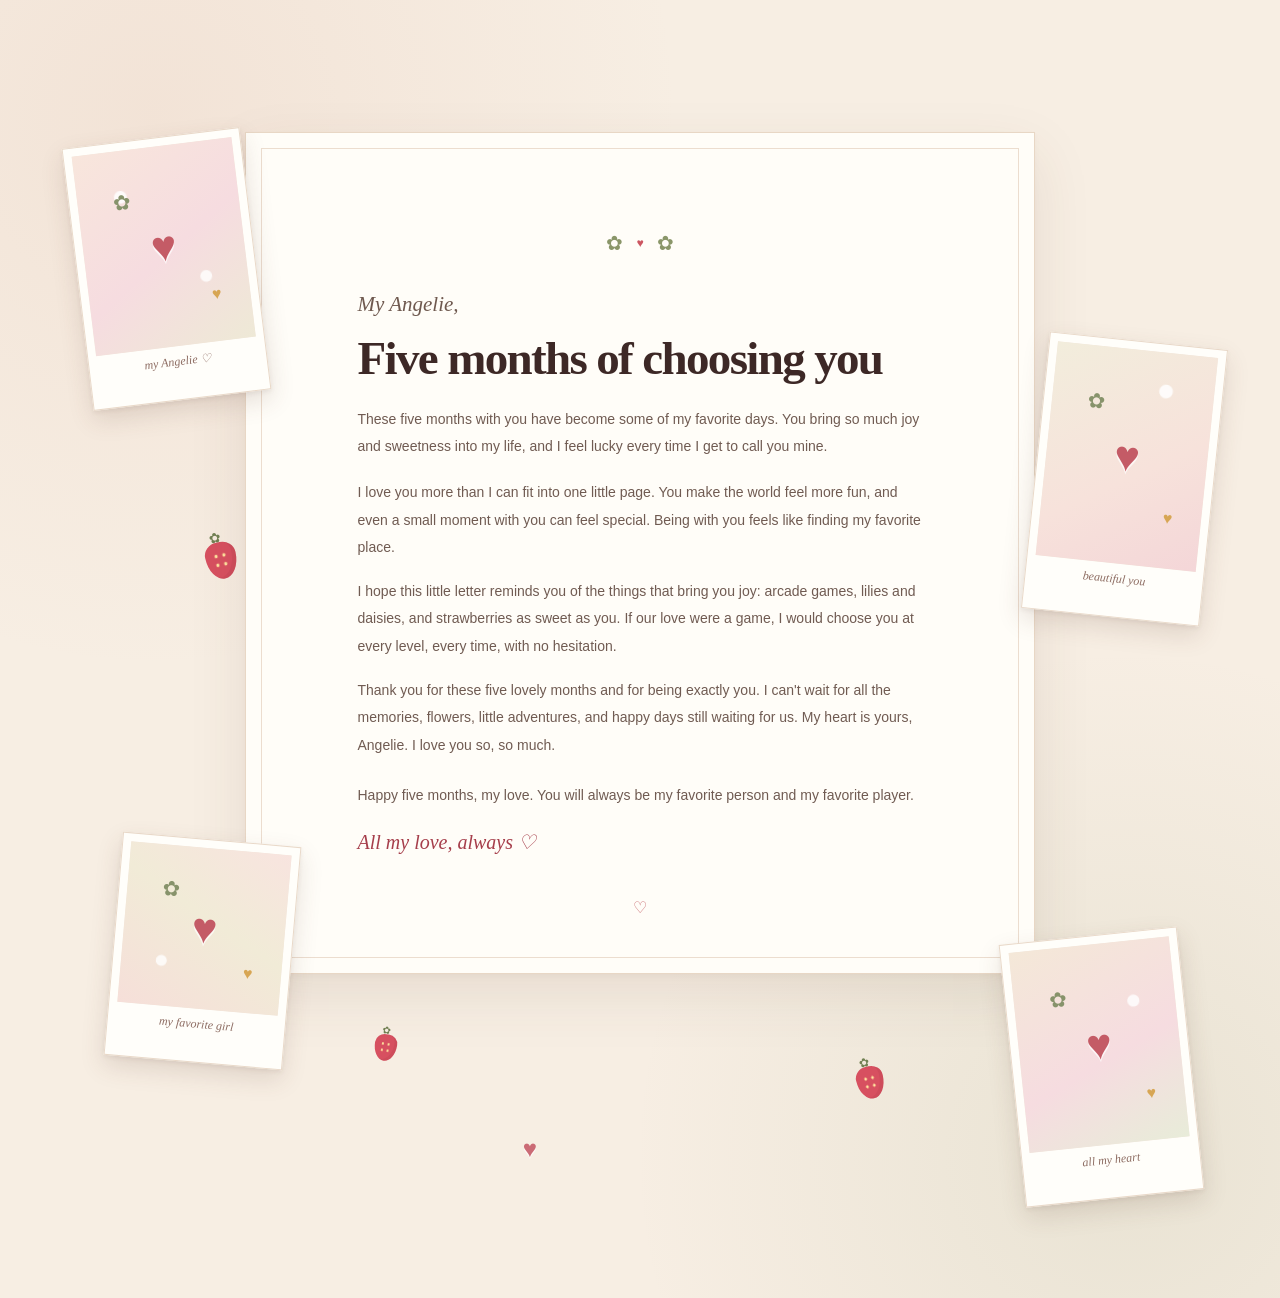
==== index.html @ 3d56116c "Add files via upload" ====
<!doctype html>
<html lang="en">
<head>
  <meta charset="utf-8">
  <meta name="viewport" content="width=device-width, initial-scale=1">
  <meta name="theme-color" content="#f7eee3">
  <meta name="description" content="A love letter for Angelie, celebrating five months together.">
  <title>A Letter for Angelie — Five Months</title>
  <link rel="stylesheet" href="styles.css">
</head>
<body class="letter-page">
  <main class="memory-stage" aria-label="A love letter for Angelie">
    <div class="letter-decorations" aria-hidden="true">
      <span class="floating-heart heart-one">♥</span><span class="floating-heart heart-two">♡</span>
      <span class="floating-heart heart-three">♥</span><span class="floating-heart heart-four">♡</span>
      <span class="floating-heart heart-five">♥</span><span class="floating-heart heart-six">♡</span>
      <span class="letter-berry berry-one"><i></i></span><span class="letter-berry berry-two"><i></i></span>
      <span class="letter-berry berry-three"><i></i></span><span class="letter-berry berry-four"><i></i></span>
    </div>
    <article class="letter-sheet" aria-labelledby="letter-title">
      <div class="letter-ornament" aria-hidden="true"><span>✿</span><i>♥</i><span>✿</span></div>
      <div class="letter-content">
        <p class="letter-salutation">My Angelie,</p>
        <h1 id="letter-title">Five months of choosing you</h1>
        <p class="letter-introduction" id="message-introduction"></p>
        <div class="letter-body" id="love-message" aria-live="polite"></div>
        <p class="letter-closing" id="signoff"></p>
        <p class="letter-signature" id="signature"></p>
      </div>
      <div class="letter-bottom-mark" aria-hidden="true">♡</div>
    </article>
    <div class="memory-photos" id="memory-photos" aria-label="Angelie's photos"></div>
  </main>
  <script src="message.js"></script>
  <script src="photos.js"></script>
  <script src="script.js"></script>
</body>
</html>
---- styles.css ----
:root {
  --cream: #fbf4e8;
  --paper: #fffdf8;
  --ink: #3d2826;
  --muted: #8b7169;
  --rose: #cc5661;
  --rose-dark: #a63e4b;
  --pink: #f6dce0;
  --peach: #f7e3d2;
  --green: #697850;
  --line: #eaddcf;
  --mono: 'DM Mono', 'Courier New', monospace;
  --sans: 'DM Sans', Arial, sans-serif;
  --serif: 'Playfair Display', Georgia, serif;
}

* { box-sizing: border-box; }
html { scroll-behavior: smooth; }
body { margin: 0; background: var(--cream); color: var(--ink); font-family: var(--sans); -webkit-font-smoothing: antialiased; }
a { color: inherit; text-decoration: none; }
button, input, textarea { font: inherit; }
button:focus-visible, a:focus-visible, input:focus-visible, textarea:focus-visible { outline: 3px solid #d98b87; outline-offset: 3px; }
.page-shell { max-width: 1440px; margin: 0 auto; overflow: hidden; background: var(--cream); }
.site-header { min-height: 82px; padding: 0 clamp(24px, 6.5vw, 96px); display: flex; align-items: center; justify-content: space-between; border-bottom: 1px solid rgba(115, 78, 60, .11); }
.brand { display: inline-flex; align-items: center; gap: 11px; font: 500 12px var(--mono); letter-spacing: .02em; }
.brand-mark { display: grid; width: 29px; height: 29px; place-items: center; border-radius: 50%; background: var(--rose); color: white; font-size: 13px; box-shadow: 0 3px 0 #a74750; }
.site-header nav { display: flex; align-items: center; gap: clamp(17px, 3vw, 42px); font-size: 12px; color: #6f5851; }
.site-header nav a { transition: color .2s ease; }
.site-header nav a:hover, .site-footer a:hover { color: var(--rose-dark); }
.site-header nav .nav-editor { padding: 11px 15px; border: 1px solid #d8b8ac; border-radius: 3px; color: var(--rose-dark); font-weight: 600; }
.section-wrap { width: min(1120px, calc(100% - 48px)); margin-inline: auto; }
.hero { min-height: 600px; display: grid; grid-template-columns: 1fr 1fr; align-items: center; gap: 6%; padding-top: 50px; padding-bottom: 63px; }
.hero-copy { padding-left: clamp(0px, 1.1vw, 16px); position: relative; z-index: 1; }
.eyebrow { margin: 0 0 17px; color: var(--rose-dark); font: 500 10px var(--mono); text-transform: uppercase; letter-spacing: .13em; }
.tiny-heart { padding-right: 4px; color: var(--rose); }
.eyebrow-dot { margin: 0 5px; color: #c9a394; }
h1, h2, h3, p { margin-top: 0; }
.hero h1 { margin: 0 0 19px; font: 600 clamp(46px, 6.3vw, 80px)/.99 var(--serif); letter-spacing: -.055em; }
h1 em, h2 em { color: var(--rose); font-weight: 500; }
.hero-intro { width: min(405px, 94%); color: var(--muted); font-size: 14px; line-height: 1.8; }
.hero-actions { display: flex; align-items: center; gap: 24px; margin-top: 28px; flex-wrap: wrap; }
.button { display: inline-flex; min-height: 46px; align-items: center; justify-content: center; gap: 17px; padding: 0 18px; border: 0; border-radius: 3px; cursor: pointer; font: 500 11px var(--mono); transition: transform .18s ease, background .18s ease; }
.button:hover { transform: translateY(-2px); }
.button-primary { background: var(--rose); color: white; box-shadow: 0 4px 0 #a74750; }
.button-primary:hover { background: var(--rose-dark); }
.text-link { color: var(--rose-dark); border-bottom: 1px solid #d7aaa2; padding: 0 0 5px; font-size: 11px; font-weight: 600; }
.text-link span { padding-left: 6px; }
.level-stats { display: flex; align-items: center; gap: 22px; margin-top: 46px; }
.level-stats > div { display: flex; gap: 10px; align-items: center; }
.stat-number { color: var(--green); font: 500 24px var(--mono); }
.stat-label { max-width: 78px; color: #806b60; font: 9px/1.45 var(--mono); text-transform: uppercase; letter-spacing: .04em; }
.stat-divider { width: 1px; height: 28px; background: #d8c9b8; }
.hero-art { position: relative; width: 100%; max-width: 505px; justify-self: end; padding: 12px 12px 24px 0; }
.arcade-scene { position: relative; min-height: 433px; overflow: hidden; border: 1px solid #ebc9bf; border-radius: 48% 48% 4px 4px / 36% 36% 4px 4px; background: linear-gradient(165deg, #fae8e5 0%, #f7d7db 51%, #d9dfc0 51.2%, #eff0d9 100%); }
.scene-sun { position: absolute; right: 13%; top: 10%; width: 88px; aspect-ratio: 1; border-radius: 50%; background: #f8c17e; box-shadow: 0 0 0 12px rgba(248,193,126,.19), 0 0 0 26px rgba(248,193,126,.12); }
.scene-hill { position: absolute; width: 130%; height: 150px; left: -15%; border-radius: 50%; }
.hill-back { top: 48%; background: #c5cfaa; transform: rotate(-9deg); }
.hill-front { top: 64%; background: #a6b28b; transform: rotate(8deg); }
.arcade-machine { position: absolute; left: 50%; top: 13%; z-index: 2; width: 235px; height: 333px; transform: translateX(-50%); padding: 12px 15px 17px; border: 2px solid #a14354; border-radius: 9px 9px 4px 4px; background: #db6874; box-shadow: 8px 10px 0 rgba(99,62,59,.13), inset 0 0 0 5px #ea8990; }
.machine-top { height: 20px; display: flex; align-items: center; justify-content: space-between; padding: 0 3px 7px; color: #fff5e9; font: 500 7px var(--mono); letter-spacing: .1em; }
.machine-lights { display: flex; gap: 3px; }.machine-lights i { display: block; width: 4px; height: 4px; border-radius: 50%; background: #f4d676; }
.machine-screen { position: relative; height: 177px; display: flex; flex-direction: column; align-items: center; justify-content: center; border: 7px solid #743944; border-radius: 5px; background: #3c3546; color: #fcdfa2; box-shadow: inset 0 0 18px #1e2334; }
.screen-label { position: absolute; top: 14px; font: 8px var(--mono); letter-spacing: .16em; color: #f2a5a8; }
.screen-heart { color: #f4818d; font: 58px/1 var(--sans); text-shadow: 0 0 19px rgba(245,106,134,.65); animation: heartbeat 2.2s ease-in-out infinite; }
.screen-prompt { margin-top: 5px; font: 8px var(--mono); letter-spacing: .04em; }
.machine-controls { height: 75px; display: flex; align-items: center; justify-content: space-around; color: #fff1dc; }
.joystick { width: 36px; height: 36px; position: relative; border: 2px solid rgba(255,255,255,.25); border-radius: 50%; }
.joystick::before { content: ""; position: absolute; width: 6px; height: 19px; left: 13px; top: 5px; border-radius: 5px; background: #f2e0c2; transform: rotate(20deg); transform-origin: bottom; }
.joystick i { position: absolute; top: 3px; left: 17px; width: 9px; height: 9px; border-radius: 50%; background: #697850; }
.control-copy { font: 6px/1.7 var(--mono); letter-spacing: .1em; text-align: center; color: #ffe8d4; }
.game-buttons { display: flex; gap: 6px; transform: rotate(-20deg); }.game-buttons i { width: 12px; height: 12px; border-radius: 50%; background: #f6c87f; box-shadow: inset -2px -2px rgba(125,69,67,.24); }.game-buttons i + i { margin-top: 13px; background: #b2c08e; }
.machine-slot { width: 38px; height: 4px; margin: 0 auto; border-radius: 3px; background: #793f48; }
.art-caption { position: absolute; z-index: 3; bottom: 15px; left: 50%; transform: translateX(-50%); color: #566042; font: 9px var(--mono); text-transform: uppercase; letter-spacing: .11em; white-space: nowrap; }
.orbit { position: absolute; z-index: 5; color: var(--rose); }.orbit-one { top: 11%; left: 12%; font-size: 28px; color: #d28a56; }.orbit-two { top: 35%; right: -1%; color: var(--green); font-size: 38px; }.orbit-three { left: -4%; bottom: 17%; color: var(--rose); font-size: 24px; }
.pixel-daisy { position: absolute; z-index: 4; width: 36px; height: 36px; border-radius: 50%; background: radial-gradient(circle, #f5c75f 0 18%, transparent 20%), conic-gradient(#fffaf2 0 12%, transparent 12% 14%, #fffaf2 14% 26%, transparent 26% 28%, #fffaf2 28% 40%, transparent 40% 42%, #fffaf2 42% 54%, transparent 54% 56%, #fffaf2 56% 68%, transparent 68% 70%, #fffaf2 70% 82%, transparent 82% 84%, #fffaf2 84% 96%, transparent 96%); filter: drop-shadow(1px 2px 0 rgba(80,60,44,.11)); }.flower-one { bottom: 19%; left: 12%; }.flower-two { bottom: 12%; right: 14%; transform: scale(.72); }
.lily-bloom, .lily-mini { position: absolute; z-index: 4; width: 48px; height: 44px; }.lily-bloom { right: 9%; bottom: 22%; }.lily-bloom i, .lily-mini i { position: absolute; left: 20px; top: 0; width: 12px; height: 31px; border-radius: 90% 12% 85% 18%; background: #fff9ee; transform-origin: 50% 96%; box-shadow: inset 2px 0 #ecc5c1; }.lily-bloom i:nth-child(2), .lily-mini i:nth-child(2) { transform: rotate(72deg); }.lily-bloom i:nth-child(3), .lily-mini i:nth-child(3) { transform: rotate(144deg); }.lily-bloom i:nth-child(4), .lily-mini i:nth-child(4) { transform: rotate(216deg); }.lily-bloom i:nth-child(5), .lily-mini i:nth-child(5) { transform: rotate(288deg); }.lily-bloom b, .lily-mini b { position: absolute; top: 19px; left: 20px; width: 9px; height: 9px; border-radius: 50%; background: #deaa55; }
.strawberry { position: absolute; z-index: 5; width: 30px; height: 36px; border-radius: 47% 47% 53% 53% / 37% 37% 68% 68%; background: #d64f5d; transform: rotate(12deg); box-shadow: inset -4px -2px rgba(147,50,54,.12); }.strawberry::before { content: "✿"; position: absolute; color: #64764d; top: -12px; left: 8px; font-size: 14px; }.strawberry i { position: absolute; inset: 9px 8px; background: radial-gradient(ellipse, #ffe49e 1px, transparent 2px) 0 0 / 8px 9px; }.berry-one { bottom: 13%; left: 26%; }.berry-two { bottom: 16%; right: 26%; transform: scale(.7) rotate(-10deg); }
.art-note { position: absolute; right: -3%; bottom: 0; z-index: 6; display: flex; align-items: center; gap: 9px; padding: 11px 15px 11px 11px; border: 1px solid #e9d2be; background: var(--paper); box-shadow: 0 8px 24px rgba(97,57,48,.12); transform: rotate(-4deg); font: 9px/1.45 var(--mono); color: #81695f; text-transform: uppercase; }.art-note strong { color: var(--rose-dark); font-size: 10px; }.note-stamp { width: 28px; height: 28px; display: grid; place-items: center; border-radius: 50%; background: #fae5e0; color: var(--rose); font-size: 13px; }
@keyframes heartbeat { 0%,100% { transform: scale(1); } 8% { transform: scale(1.09); } 16% { transform: scale(1); } 24% { transform: scale(1.07); } 35% { transform: scale(1); } }
.ticker { overflow: hidden; padding: 15px 0; background: var(--rose); color: #fff9ee; transform: rotate(-1.3deg) scale(1.02); }.ticker-track { display: flex; justify-content: space-around; align-items: center; gap: 35px; min-width: 900px; white-space: nowrap; font: 9px var(--mono); letter-spacing: .19em; }.ticker b { color: #ffd891; font-size: 14px; }
.little-things { padding-top: 103px; padding-bottom: 112px; }
.section-heading { max-width: 590px; margin: 0 auto 39px; text-align: center; }
.section-heading .eyebrow { margin-bottom: 13px; }
.section-heading h2, .memory-copy h2, .photo-howto h2 { margin-bottom: 12px; font: 600 clamp(32px, 4.2vw, 50px)/1.1 var(--serif); letter-spacing: -.04em; }
.section-subtitle { max-width: 470px; margin: 0 auto; color: var(--muted); font-size: 13px; line-height: 1.75; }
.things-grid { display: grid; grid-template-columns: repeat(3, 1fr); gap: 17px; }
.thing-card { position: relative; min-height: 290px; padding: 22px 23px 25px; overflow: hidden; border: 1px solid rgba(117,76,55,.11); border-radius: 4px; background: var(--paper); }
.card-arcade { background: #f5e4e1; }.card-flowers { background: #f0f0df; }.card-berries { background: #f7e2d9; }
.thing-illustration { height: 126px; position: relative; display: grid; place-items: center; margin: -3px 0 13px; }
.thing-card .card-kicker { margin: 0 0 8px; color: #957263; font: 9px var(--mono); letter-spacing: .13em; }
.thing-card h3 { margin: 0 0 7px; font: 600 19px var(--serif); letter-spacing: -.02em; }
.thing-card > p:last-child { max-width: 270px; margin: 0; color: #816e63; font-size: 11px; line-height: 1.7; }
.mini-cabinet { position: relative; width: 73px; height: 105px; padding: 16px 8px 8px; border: 2px solid #ad4a59; border-radius: 5px 5px 3px 3px; background: #d76271; box-shadow: 5px 5px 0 rgba(109,59,59,.1); transform: rotate(-4deg); }.mini-cabinet::before { content: ""; position: absolute; top: 8px; left: 12px; right: 12px; height: 44px; border: 4px solid #703e49; background: #393344; }.mini-cabinet span { position: absolute; z-index: 1; top: 17px; left: 25px; color: #f58790; font-size: 16px; }.mini-cabinet i { position: absolute; left: 17px; bottom: 14px; width: 15px; height: 15px; border: 2px solid #f1d8c5; border-radius: 50%; }.mini-cabinet b { position: absolute; right: 14px; bottom: 18px; width: 7px; height: 7px; border-radius: 50%; background: #f4cc75; box-shadow: 10px -4px #b4c390; }
.spark { position: absolute; color: var(--rose); font-size: 23px; }.spark-a { left: 27%; top: 15%; }.spark-b { right: 26%; bottom: 17%; color: #c59b4b; }
.bouquet { width: 160px; }.daisy { position: absolute; display: block; width: 46px; height: 46px; border-radius: 50%; background: radial-gradient(circle, #d9a94e 0 17%, transparent 19%), conic-gradient(#fffaf0 0 12%, transparent 12% 14%, #fffaf0 14% 26%, transparent 26% 28%, #fffaf0 28% 40%, transparent 40% 42%, #fffaf0 42% 54%, transparent 54% 56%, #fffaf0 56% 68%, transparent 68% 70%, #fffaf0 70% 82%, transparent 82% 84%, #fffaf0 84% 96%, transparent 96%); }.daisy-a { left: 25px; top: 20px; transform: scale(.88); }.daisy-b { right: 20px; top: 10px; transform: scale(.7); }.lily-mini { left: calc(50% - 22px); top: 5px; transform: scale(.9); }.bouquet-wrap { position: absolute; top: 60px; left: 50%; width: 70px; height: 54px; background: linear-gradient(115deg, transparent 10%, #dca6a0 11% 89%, transparent 90%); clip-path: polygon(0 0, 100% 0, 80% 100%, 20% 100%); }.bouquet::after { content: ""; position: absolute; top: 35px; left: calc(50% - 1px); width: 2px; height: 41px; background: #76825d; box-shadow: -23px 12px #76825d, 22px 8px #76825d; }
.berries-icon .berry { position: absolute; display: block; width: 53px; height: 64px; border-radius: 48% 48% 53% 53% / 38% 38% 70% 70%; background: #d8545f; transform: rotate(-12deg); box-shadow: inset -5px -3px rgba(127,38,45,.12); }.berries-icon .berry::before { content: "✿"; position: absolute; top: -18px; left: 16px; color: #758356; font-size: 22px; }.berries-icon .berry::after { content: ""; position: absolute; inset: 14px 12px; background: radial-gradient(ellipse, #ffe39a 1.5px, transparent 2px) 0 0 / 11px 12px; }.berry-large { left: 36px; top: 36px; }.berry-small { right: 37px; top: 52px; transform: scale(.69) rotate(14deg) !important; }.berry-leaf { position: absolute; top: 6px; right: 47px; color: #9b9b66; font-size: 24px; }
.memory-section { display: grid; grid-template-columns: .78fr 1.22fr; gap: 8%; align-items: center; padding-bottom: 110px; }
.memory-copy { padding-left: 13px; }.memory-copy h2 { font-size: clamp(37px, 4.4vw, 53px); }.memory-copy > p:not(.eyebrow) { max-width: 350px; margin-bottom: 19px; color: var(--muted); font-size: 12px; line-height: 1.8; }.memory-copy .text-link { display: inline-block; }
.photo-grid { min-height: 320px; display: grid; grid-template-columns: 1fr 1fr; grid-template-rows: 1fr 1fr; gap: 12px; }.photo-card { position: relative; min-height: 148px; margin: 0; overflow: hidden; border: 1px solid #ead7c7; background: #f3e8dd; }.photo-card-1 { grid-row: span 2; }.photo-card img { width: 100%; height: 100%; min-height: 310px; display: block; object-fit: cover; }.photo-card-2 { background: #eee8d5; }.photo-card-3 { background: #f5dfdf; }.photo-placeholder { position: absolute; inset: 0; display: flex; flex-direction: column; align-items: center; justify-content: center; color: #b5877a; }.photo-placeholder::before { content: ""; position: absolute; inset: 10px; border: 1px dashed rgba(159,111,94,.29); }.photo-card-2 .photo-placeholder { color: #849065; }.photo-card-3 .photo-placeholder { color: #bf7780; }.placeholder-flower { font-size: 31px; opacity: .72; }.placeholder-plus { display: grid; width: 22px; height: 22px; margin: 6px 0; place-items: center; border: 1px solid currentColor; border-radius: 50%; font: 14px var(--mono); }.placeholder-caption { font: 9px var(--mono); letter-spacing: .04em; }.photo-card figcaption { position: absolute; bottom: 0; left: 0; right: 0; padding: 17px 11px 9px; color: #fffaf4; background: linear-gradient(transparent, rgba(52,37,32,.59)); font: 9px var(--mono); }.photo-card:not(.has-photo) figcaption { display: none; }
.love-note-wrap { padding: 0 24px 105px; }
.love-note { position: relative; max-width: 950px; padding: 57px clamp(26px, 9vw, 115px) 24px; border: 1px solid #ebd3bf; background: #fffaf0; box-shadow: 0 9px 0 #efdfcc, 0 16px 35px rgba(99,68,47,.05); }
.love-note::before, .love-note::after { content: ""; position: absolute; left: 0; right: 0; height: 6px; background: radial-gradient(circle at 5px 3px, var(--cream) 4px, transparent 4.5px) 0 0 / 15px 6px repeat-x; }.love-note::before { top: -1px; }.love-note::after { bottom: -1px; transform: rotate(180deg); }
.note-content { max-width: 625px; margin: 0 auto; }.note-content .eyebrow { text-align: center; }.note-content h2 { margin: 0 0 17px; text-align: center; font: 600 clamp(34px, 4.6vw, 52px)/1.1 var(--serif); letter-spacing: -.04em; }.note-introduction { margin: 0 auto 22px; color: #725c54; font-size: 13px; font-weight: 600; line-height: 1.85; }.love-message { color: #725c54; font-size: 13px; line-height: 1.9; }.love-message p { margin-bottom: 15px; }.signoff { margin: 23px 0 38px; color: var(--rose-dark); font: italic 17px var(--serif); }
.note-decoration { position: absolute; inset: 0; pointer-events: none; }.note-decoration span, .note-decoration i, .note-decoration b { position: absolute; color: #cb8990; font-style: normal; }.note-decoration span { left: 7%; top: 13%; font-size: 23px; }.note-decoration i { right: 8%; top: 27%; color: #dbb869; font-size: 20px; }.note-decoration b { left: 12%; bottom: 22%; color: #84936a; font-size: 17px; }
.note-footer { display: flex; align-items: center; justify-content: center; gap: 17px; padding-top: 17px; border-top: 1px solid #ead8c4; color: #a18677; font: 8px var(--mono); letter-spacing: .12em; }.note-footer-heart { color: var(--rose); font-size: 12px; }
.photo-howto { display: grid; grid-template-columns: 45px 1fr auto; gap: 19px; align-items: center; padding: 25px 29px; margin-bottom: 82px; border: 1px solid #e8d9c8; background: #f5ebda; }.howto-icon { display: grid; width: 42px; height: 42px; place-items: center; border: 1px solid #d8c1a7; border-radius: 50%; color: var(--rose); font-size: 20px; }.photo-howto .eyebrow { margin-bottom: 5px; }.photo-howto h2 { margin-bottom: 6px; font-size: 23px; }.photo-howto p:not(.eyebrow) { max-width: 660px; margin: 0; color: #806b5f; font-size: 11px; line-height: 1.75; }.photo-howto code, .editor-intro code, .editor-tip code { padding: 2px 4px; background: #eee1ce; color: var(--rose-dark); font: 10px var(--mono); }.button-outline { white-space: nowrap; border: 1px solid #c99e8c; color: var(--rose-dark); background: transparent; }.button-outline:hover { background: #fae6df; }
.site-footer { min-height: 83px; display: flex; align-items: center; justify-content: space-between; gap: 15px; padding: 17px clamp(24px, 6.5vw, 96px); border-top: 1px solid rgba(115,78,60,.12); color: #90796d; }.site-footer .brand { color: var(--ink); font-size: 10px; }.site-footer p, .site-footer > a:last-child { margin: 0; font: 9px var(--mono); }.site-footer p span { color: var(--rose); padding-left: 4px; }

/* The companion message editor */
.editor-page { background: #f7efe5; }.editor-header { background: var(--cream); }.editor-badge { color: #95776b; font: 9px var(--mono); letter-spacing: .11em; }.editor-badge span { display: inline-block; width: 6px; height: 6px; margin: 0 7px 1px 0; border-radius: 50%; background: #8e9d68; box-shadow: 0 0 0 3px #e7ebd7; }
.editor-main { max-width: 850px; padding-top: 72px; padding-bottom: 92px; }.editor-intro { max-width: 650px; margin-bottom: 35px; }.editor-intro h1 { margin: 0 0 17px; font: 600 clamp(42px, 6vw, 68px)/1.02 var(--serif); letter-spacing: -.05em; }.editor-intro > p:last-child { max-width: 595px; margin: 0; color: var(--muted); font-size: 13px; line-height: 1.8; }.editor-form { padding: clamp(22px, 5vw, 48px); border: 1px solid #e9d9c8; background: var(--paper); box-shadow: 0 9px 0 #eddfcf; }.editor-form label { display: block; margin: 0 0 8px; color: #543c34; font: 500 11px var(--mono); letter-spacing: .02em; }.editor-form label:not(:first-child) { margin-top: 22px; }.editor-form label span { display: block; margin-top: 5px; color: #a08a7c; font: 10px var(--sans); letter-spacing: 0; }.editor-form input, .editor-form textarea { display: block; width: 100%; padding: 13px 14px; border: 1px solid #e1d4c7; border-radius: 2px; background: #fffdf9; color: var(--ink); font: 12px/1.75 var(--sans); resize: vertical; }.editor-form textarea { min-height: 75px; }.editor-form #loveNote { min-height: 240px; }.editor-actions { display: flex; align-items: center; gap: 24px; flex-wrap: wrap; margin-top: 26px; }.editor-actions button:disabled { cursor: wait; opacity: .72; }.save-status { min-height: 18px; margin: 16px 0 0; color: #998174; font-size: 11px; }.save-status.success { color: #627446; }.save-status.error { color: var(--rose-dark); }.editor-tip { display: flex; gap: 14px; align-items: center; margin-top: 26px; padding: 18px 20px; border: 1px solid #e5d7c5; color: #806d61; background: #f4ead9; }.editor-tip > span { color: var(--green); font-size: 23px; }.editor-tip p { margin: 0; font-size: 11px; line-height: 1.7; }.editor-tip strong { color: var(--ink); }

@media (max-width: 760px) {
  .site-header { min-height: 70px; }.site-header nav { gap: 14px; }.site-header nav > a:first-child { display: none; }.site-header nav a { font-size: 10px; }.site-header nav .nav-editor { padding: 9px; }
  .hero { grid-template-columns: 1fr; gap: 30px; padding-top: 52px; }.hero-copy { max-width: 540px; }.hero h1 { font-size: clamp(53px, 11vw, 76px); }.hero-art { justify-self: center; width: min(490px, 100%); }.arcade-scene { min-height: 405px; }
  .things-grid { grid-template-columns: 1fr; gap: 12px; }.thing-card { min-height: 245px; }.thing-illustration { height: 112px; }.little-things { padding-top: 80px; padding-bottom: 76px; }
  .memory-section { grid-template-columns: 1fr; gap: 28px; padding-bottom: 78px; }.memory-copy { padding-left: 0; }.photo-grid { min-height: 280px; }.photo-card img { min-height: 272px; }.photo-card { min-height: 130px; }
  .love-note-wrap { padding-bottom: 75px; }.love-note { padding: 46px 26px 20px; }.note-decoration span { left: 4%; top: 6%; }.note-decoration i { right: 4%; top: 20%; }.note-decoration b { left: 5%; bottom: 17%; }.photo-howto { grid-template-columns: 38px 1fr; padding: 21px; gap: 12px; }.howto-icon { width: 36px; height: 36px; }.photo-howto .button { grid-column: 2; justify-self: start; }.site-footer { flex-wrap: wrap; }.site-footer p { order: 3; flex-basis: 100%; text-align: center; padding-top: 5px; }
  .editor-main { padding-top: 54px; }.editor-badge { display: none; }
}
@media (max-width: 420px) {
  .section-wrap { width: min(100% - 36px, 1120px); }.site-header { padding-inline: 18px; }.site-header nav a:not(.nav-editor) { display: none; }.hero { padding-top: 42px; }.hero h1 { font-size: 50px; }.hero-actions { gap: 18px; }.level-stats { margin-top: 34px; }.arcade-scene { min-height: 355px; }.arcade-machine { transform: translateX(-50%) scale(.86); transform-origin: top center; }.art-note { right: -1%; }.thing-card { padding-inline: 19px; }.photo-grid { gap: 8px; min-height: 230px; }.photo-card img { min-height: 222px; }.photo-placeholder::before { inset: 6px; }.placeholder-caption { max-width: 80%; text-align: center; font-size: 8px; }.placeholder-flower { font-size: 25px; }.photo-howto { padding: 16px; }.note-footer { gap: 9px; font-size: 7px; }.editor-form { padding: 20px 17px; }.editor-actions { gap: 17px; }.editor-actions .button { width: 100%; }
}

@media (prefers-reduced-motion: reduce) { *, *::before, *::after { scroll-behavior: auto !important; animation-duration: .01ms !important; animation-iteration-count: 1 !important; transition-duration: .01ms !important; } }

/* The principal page is a single letter, with no site navigation or controls. */
body.letter-page {
  min-height: 100vh;
  display: grid;
  place-items: center;
  padding: clamp(18px, 5vw, 54px);
  background: #f7eee3;
  background-image: radial-gradient(ellipse at 12% 9%, rgba(215, 165, 143, .15), transparent 33%), radial-gradient(ellipse at 88% 89%, rgba(137, 151, 104, .13), transparent 31%);
}
.letter-sheet {
  position: relative;
  width: min(790px, 100%);
  min-height: min(850px, calc(100vh - 72px));
  padding: clamp(55px, 9vw, 98px) clamp(28px, 11vw, 94px) 56px;
  border: 1px solid #e8d7c5;
  background: #fffdf8;
  box-shadow: 0 3px 6px rgba(87, 61, 44, .035), 0 22px 55px rgba(87, 61, 44, .10);
}
.letter-sheet::before {
  content: "";
  position: absolute;
  inset: 15px;
  border: 1px solid rgba(211, 179, 154, .44);
  pointer-events: none;
}
.letter-content { position: relative; z-index: 1; max-width: 565px; margin: 0 auto; }
.letter-ornament { position: relative; z-index: 1; display: flex; justify-content: center; align-items: center; gap: 13px; margin-bottom: 37px; color: #8a9669; }
.letter-ornament span { font-size: 20px; }
.letter-ornament i { color: var(--rose); font: normal 12px var(--sans); }
.letter-salutation { margin: 0 0 15px; color: #6f594f; font: italic 21px var(--serif); }
.letter-content h1 { margin: 0 0 21px; color: var(--ink); font: 600 clamp(34px, 5vw, 47px)/1.12 var(--serif); letter-spacing: -.035em; }
.letter-introduction, .letter-body { color: #705b52; font: 14px/1.95 var(--sans); }
.letter-introduction { margin: 0 0 19px; }
.letter-body p { margin: 0 0 17px; }
.letter-closing { margin: 23px 0 19px; color: #705b52; font: 14px/1.9 var(--sans); }
.letter-signature { margin: 0; color: var(--rose-dark); font: italic 20px/1.5 var(--serif); }
.letter-bottom-mark { position: relative; z-index: 1; margin: 41px auto 0; color: #c86b70; text-align: center; font: 16px var(--serif); }
@media (max-width: 520px) {
  body.letter-page { padding: 14px; }
  .letter-sheet { min-height: auto; padding: 48px 27px 34px; }
  .letter-sheet::before { inset: 9px; }
  .letter-ornament { margin-bottom: 29px; }
  .letter-salutation { font-size: 19px; }
  .letter-introduction, .letter-body, .letter-closing { font-size: 13px; line-height: 1.85; }
  .letter-bottom-mark { margin-top: 30px; }
}

/* Four keepsake photos and strawberry-heart accents surround the letter. */
body.letter-page { place-items: start center; }
.memory-stage { position: relative; width: min(1360px, 100%); min-height: 1190px; margin: auto; }
.letter-sheet { z-index: 2; margin: 78px auto 100px; }
.memory-photos { position: absolute; z-index: 4; inset: 0; pointer-events: none; }
.photo-frame {
  position: absolute;
  width: clamp(145px, 14vw, 190px);
  margin: 0;
  padding: 8px 8px 30px;
  border: 1px solid #e9d9c9;
  background: #fffefa;
  box-shadow: 0 10px 24px rgba(91, 60, 45, .15), 0 2px 4px rgba(91, 60, 45, .08);
}
.photo-frame-1 { left: 2%; top: 7%; transform: rotate(-7deg); }
.photo-frame-2 { right: 1%; top: 24%; transform: rotate(6deg); }
.photo-frame-3 { left: 5%; top: 66%; transform: rotate(5deg); }
.photo-frame-4 { right: 3%; top: 74%; transform: rotate(-6deg); }
.photo-picture { width: 100%; aspect-ratio: 4 / 5; overflow: hidden; background: #f2e7dc; }
.photo-frame-2 .photo-picture { aspect-ratio: 3 / 4; }
.photo-frame-3 .photo-picture { aspect-ratio: 1 / 1; }
.photo-image { display: block; width: 100%; height: 100%; object-fit: cover; }
.photo-placeholder-art { position: relative; display: grid; width: 100%; height: 100%; place-items: center; overflow: hidden; color: #c45b66; background: radial-gradient(circle at 27% 23%, rgba(255,255,255,.85) 0 3%, transparent 3.5%), radial-gradient(circle at 74% 67%, rgba(255,255,255,.8) 0 3%, transparent 3.5%), linear-gradient(145deg, #f8e6dc, #f6dce0 53%, #eee9d6); }
.photo-frame-2 .photo-placeholder-art { background: radial-gradient(circle at 70% 18%, rgba(255,255,255,.85) 0 3%, transparent 3.5%), linear-gradient(150deg, #f2eddc, #f7e2db 58%, #f4d6d8); }
.photo-frame-3 .photo-placeholder-art { background: radial-gradient(circle at 25% 72%, rgba(255,255,255,.8) 0 3%, transparent 3.5%), linear-gradient(30deg, #f6dfd9, #f1ebd7 55%, #f8e4df); }
.photo-frame-4 .photo-placeholder-art { background: radial-gradient(circle at 74% 30%, rgba(255,255,255,.82) 0 3%, transparent 3.5%), linear-gradient(155deg, #f4e8d8, #f6dce0 57%, #e8ecd9); }
.photo-placeholder-art span { position: relative; z-index: 1; font: 43px var(--sans); text-shadow: 0 3px 0 rgba(255,255,255,.7); }
.photo-placeholder-art i { position: absolute; top: 20%; left: 22%; color: #87936b; font: normal 21px var(--serif); }
.photo-placeholder-art b { position: absolute; right: 18%; bottom: 19%; color: #d7a654; font: 16px var(--sans); }
.photo-frame figcaption { padding-top: 8px; color: #8d6c62; text-align: center; font: italic 12px var(--serif); }
.letter-decorations { position: absolute; z-index: 1; inset: 0; overflow: hidden; pointer-events: none; }
.floating-heart { position: absolute; color: #d2767b; font: 28px/1 var(--sans); text-shadow: 0 2px 0 rgba(255,255,255,.7); }
.heart-one { left: 21%; top: 21%; transform: rotate(-15deg); }
.heart-two { right: 19%; top: 12%; color: #bd5864; font-size: 34px; transform: rotate(13deg); }
.heart-three { left: 24%; top: 51%; color: #cf9b51; font-size: 22px; }
.heart-four { right: 22%; top: 57%; color: #89946b; font-size: 33px; transform: rotate(-10deg); }
.heart-five { left: 40%; bottom: 7%; color: #cb6b75; font-size: 24px; }
.heart-six { right: 11%; bottom: 9%; color: #cf9b51; font-size: 25px; }
.letter-berry { position: absolute; display: block; width: 31px; height: 37px; border-radius: 47% 47% 53% 53% / 37% 37% 68% 68%; background: #d75060; box-shadow: inset -4px -2px rgba(147,50,54,.13); transform: rotate(13deg); }
.letter-berry::before { content: "✿"; position: absolute; top: -13px; left: 8px; color: #718153; font: 14px var(--sans); }
.letter-berry i { position: absolute; inset: 9px 7px; background: radial-gradient(ellipse, #ffe49e 1px, transparent 2px) 0 0 / 8px 9px; }
.letter-berry.berry-one { left: 13%; top: 41%; bottom: auto; transform: rotate(-12deg); }
.letter-berry.berry-two { right: 13%; top: 39%; bottom: auto; left: auto; transform: rotate(17deg) scale(.82); }
.letter-berry.berry-three { left: 27%; bottom: 15%; top: auto; transform: rotate(9deg) scale(.72); }
.letter-berry.berry-four { right: 29%; bottom: 12%; top: auto; left: auto; transform: rotate(-13deg) scale(.88); }

@media (max-width: 1150px) {
  body.letter-page { padding: 22px; }
  .memory-stage { display: grid; width: min(860px, 100%); min-height: auto; grid-template-columns: repeat(2, minmax(0, 1fr)); gap: 15px; }
  .memory-photos { display: contents; }
  .letter-sheet { grid-column: 1 / -1; grid-row: 2; width: 100%; min-height: auto; margin: 8px 0; }
  .photo-frame { position: relative; inset: auto; justify-self: center; width: min(178px, 100%); }
  .photo-frame-1 { grid-column: 1; grid-row: 1; transform: rotate(-5deg); }
  .photo-frame-2 { grid-column: 2; grid-row: 1; transform: rotate(5deg); }
  .photo-frame-3 { grid-column: 1; grid-row: 3; transform: rotate(4deg); }
  .photo-frame-4 { grid-column: 2; grid-row: 3; transform: rotate(-5deg); }
  .letter-decorations { position: absolute; }
}
@media (max-width: 520px) {
  body.letter-page { padding: 15px; }
  .memory-stage { gap: 11px; }
  .photo-frame { width: min(148px, 100%); padding: 6px 6px 25px; }
  .photo-frame figcaption { padding-top: 7px; font-size: 10px; }
  .photo-placeholder-art span { font-size: 34px; }
  .letter-sheet { margin-block: 5px; }
  .heart-one { left: 5%; top: 20%; }
  .heart-two { right: 5%; top: 43%; }
  .heart-three { left: 5%; top: 77%; }
  .heart-four { right: 6%; top: 70%; }
  .letter-berry.berry-one { left: 3%; top: 60%; }
  .letter-berry.berry-two { right: 3%; top: 62%; }
  .letter-berry.berry-three { left: 9%; bottom: 4%; }
  .letter-berry.berry-four { right: 9%; bottom: 3%; }
}
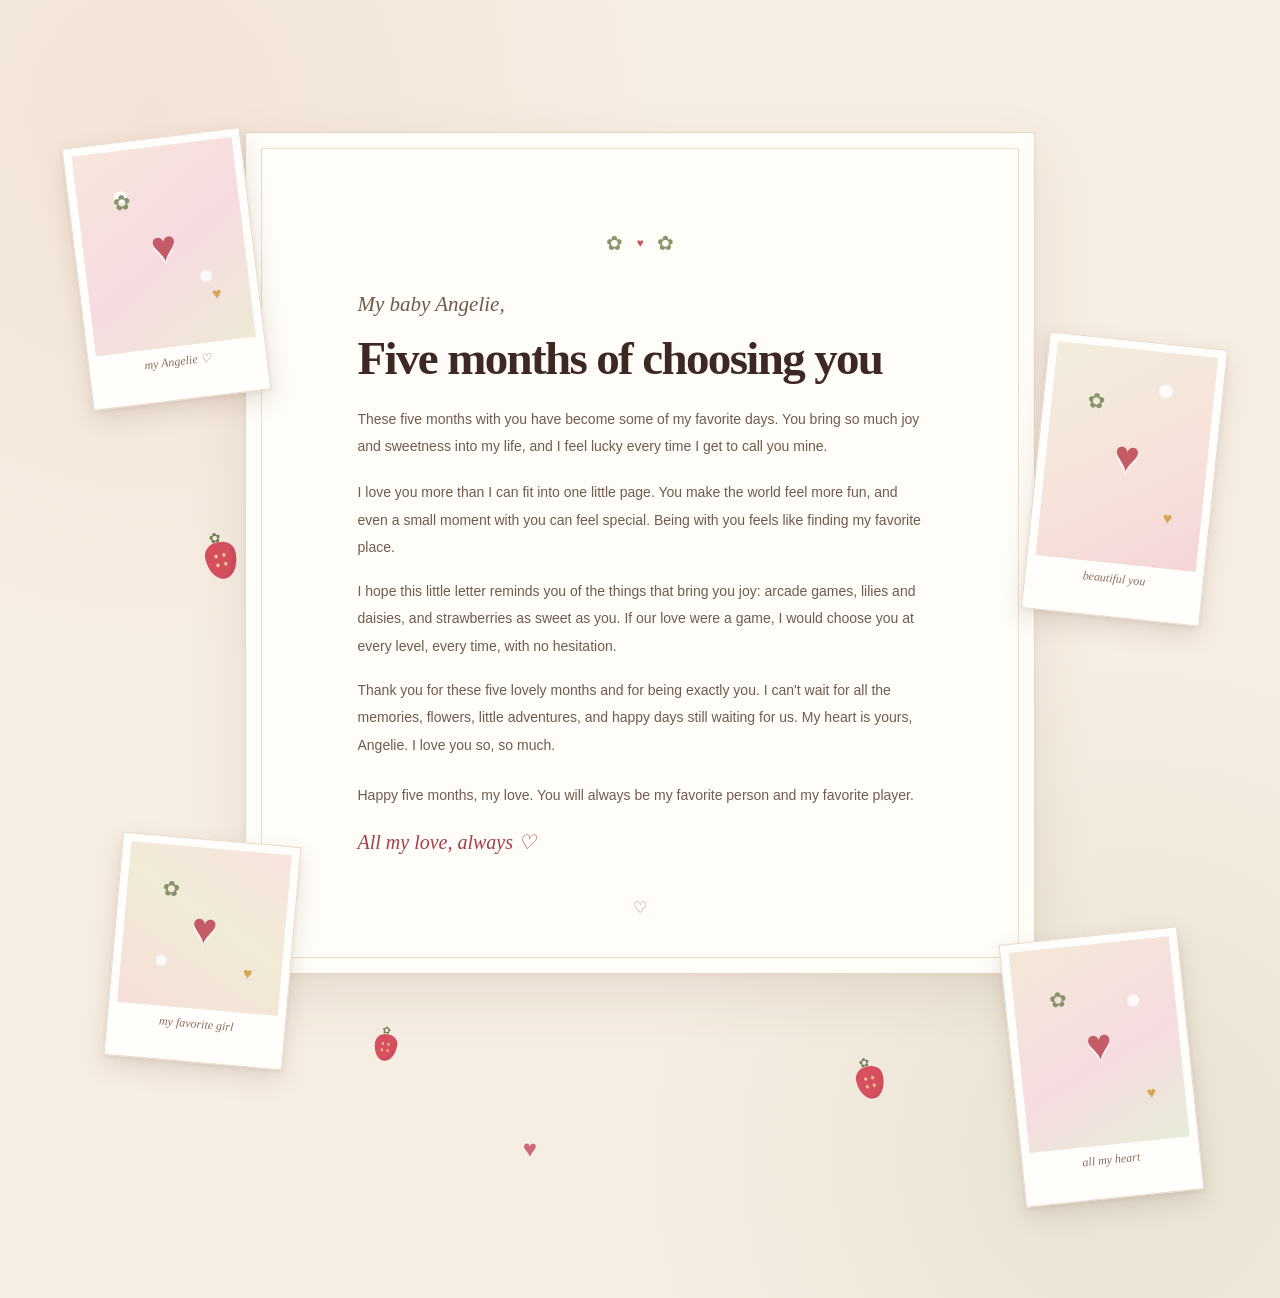
==== commit 8d73ab03: "Update title and salutation in index.html" ====
--- a/index.html
+++ b/index.html
@@ -5,7 +5,7 @@
   <meta name="viewport" content="width=device-width, initial-scale=1">
   <meta name="theme-color" content="#f7eee3">
   <meta name="description" content="A love letter for Angelie, celebrating five months together.">
-  <title>A Letter for Angelie — Five Months</title>
+  <title>A Letter for my baby Angelie — Five Months</title>
   <link rel="stylesheet" href="styles.css">
 </head>
 <body class="letter-page">
@@ -20,8 +20,8 @@
     <article class="letter-sheet" aria-labelledby="letter-title">
       <div class="letter-ornament" aria-hidden="true"><span>✿</span><i>♥</i><span>✿</span></div>
       <div class="letter-content">
-        <p class="letter-salutation">My Angelie,</p>
-        <h1 id="letter-title">Five months of choosing you</h1>
+        <p class="letter-salutation">My baby Angelie,</p>
+        <h1 id="letter-title">Five months of choosing u</h1>
         <p class="letter-introduction" id="message-introduction"></p>
         <div class="letter-body" id="love-message" aria-live="polite"></div>
         <p class="letter-closing" id="signoff"></p>
